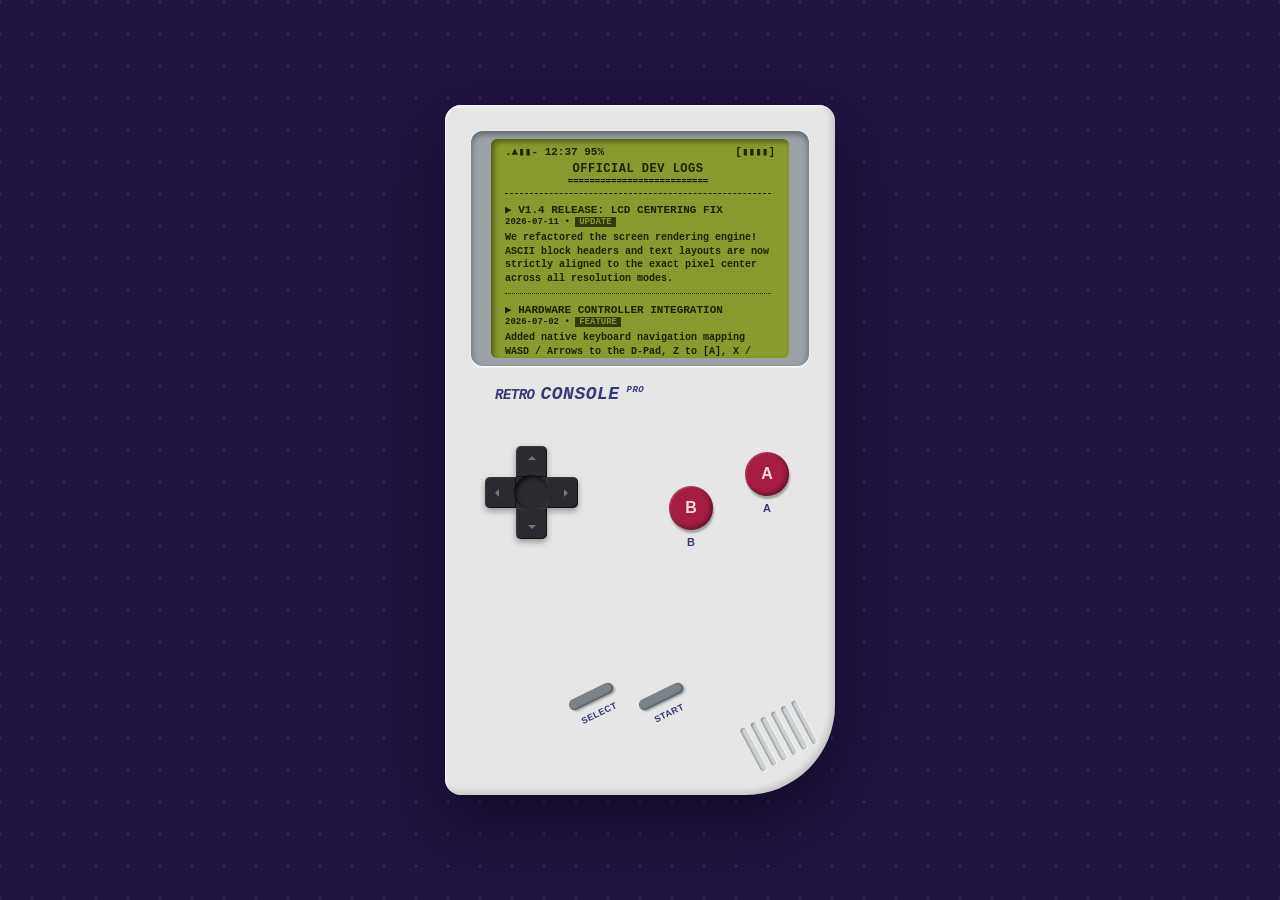
==== blog/index.html @ fed0481a "Blog Updated" ====
<!DOCTYPE html>
<html lang="en">
<head>
    <meta charset="UTF-8">
    <meta name="viewport" content="width=device-width, initial-scale=1.0">
    <title>Retro Console Pro - Official Blog</title>
    <!-- Imports your main console stylesheet -->
    <link rel="stylesheet" href="../style.css?v=1.4">
    <style>
        /* Dedicated retro blog layout adjustments */
        .blog-scroll-area {
            width: 100%;
            height: 100%;
            overflow-y: auto;
            padding-right: 4px;
            text-align: left;
        }

        /* Retro custom scrollbar */
        .blog-scroll-area::-webkit-scrollbar {
            width: 4px;
        }
        .blog-scroll-area::-webkit-scrollbar-thumb {
            background: #1a2405;
        }

        .blog-header-block {
            text-align: center;
            border-bottom: 1px dashed #1a2405;
            padding-bottom: 6px;
            margin-bottom: 10px;
        }

        .blog-entry {
            border-bottom: 1px dotted #1a2405;
            padding-bottom: 8px;
            margin-bottom: 10px;
        }

        .blog-entry:last-child {
            border-bottom: none;
            margin-bottom: 0;
        }

        .blog-entry-title {
            font-size: 11px;
            font-weight: 900;
            color: #1a2405;
            text-transform: uppercase;
            line-height: 1.2;
        }

        .blog-entry-date {
            font-size: 9px;
            font-weight: bold;
            opacity: 0.8;
            margin-bottom: 4px;
        }

        .blog-entry-text {
            font-size: 10px;
            font-weight: 600;
            line-height: 1.35;
            color: #1a2405;
        }

        .highlight-tag {
            background-color: #1a2405;
            color: #8b9d2e;
            padding: 0 4px;
            font-size: 9px;
            font-weight: bold;
        }
    </style>
</head>
<body>

    <div class="workspace-grid"></div>

    <div class="console-body">
        <div class="screen-container">
            <div class="bezel-middle-row">
                <div class="screen">
                    <div class="screen-matrix-overlay"></div>
                    <div class="screen-status-bar">
                        <span>.▲▮▮- 12:37 95%</span>
                        <span>[▮▮▮▮]</span>
                    </div>
                    
                    <div class="game-viewport">
                        <div class="screen-view active-view">
                            <div class="blog-scroll-area">
                                
                                <div class="blog-header-block">
                                    <div class="view-title" style="padding-left:0; border:none; margin:0;">OFFICIAL DEV LOGS</div>
                                    <div style="font-size: 9px; font-weight: bold;">==========================</div>
                                </div>

                                <!-- POST 1 -->
                                <article class="blog-entry">
                                    <div class="blog-entry-title">▶ v1.4 RELEASE: LCD CENTERING FIX</div>
                                    <div class="blog-entry-date">2026-07-11 • <span class="highlight-tag">UPDATE</span></div>
                                    <p class="blog-entry-text">
                                        We refactored the screen rendering engine! ASCII block headers and text layouts are now strictly aligned to the exact pixel center across all resolution modes.
                                    </p>
                                </article>

                                <!-- POST 2 -->
                                <article class="blog-entry">
                                    <div class="blog-entry-title">▶ HARDWARE CONTROLLER INTEGRATION</div>
                                    <div class="blog-entry-date">2026-07-02 • <span class="highlight-tag">FEATURE</span></div>
                                    <p class="blog-entry-text">
                                        Added native keyboard navigation mapping WASD / Arrows to the D-Pad, Z to [A], X / ESC to [B], and Enter to Start for full desktop emulator feel.
                                    </p>
                                </article>

                                <!-- POST 3 -->
                                <article class="blog-entry">
                                    <div class="blog-entry-title">▶ PROJECT ARCHITECTURE & VISION</div>
                                    <div class="blog-entry-date">2026-06-25 • <span class="highlight-tag">LOG</span></div>
                                    <p class="blog-entry-text">
                                        Retro Console Pro is built to bring authentic 90s handheld nostalgia directly to the browser with zero external dependencies and high-contrast green LCD matrix optics.
                                    </p>
                                </article>

                            </div>
                        </div>
                    </div>

                    <div class="screen-footer-bar">
                        <span>▲/▼ Scroll</span>
                        <span>[B] Return</span>
                    </div>
                </div>
            </div>
        </div>

        <!-- CHASSIS LOGO -->
        <div class="brand-logo-text">
            <span class="brand-main">RETRO</span>
            <span class="brand-sub">CONSOLE<sup> PRO</sup></span>
        </div>

        <!-- CONTROLS -->
        <div class="controls-container">
            <div class="dpad-wrapper">
                <div class="dpad">
                    <button class="dpad-btn up" id="btn-up"></button>
                    <button class="dpad-btn left" id="btn-left"></button>
                    <div class="dpad-center"></div>
                    <button class="dpad-btn right" id="btn-right"></button>
                    <button class="dpad-btn down" id="btn-down"></button>
                    <div class="center-pivot-recess"></div>
                </div>
            </div>

            <div class="action-buttons-zone">
                <div class="btn-label-pair position-b">
                    <button class="action-btn btn-b" id="btn-b">B</button>
                    <span class="chassis-btn-label">B</span>
                </div>
                <div class="btn-label-pair position-a">
                    <button class="action-btn btn-a" id="btn-a">A</button>
                    <span class="chassis-btn-label">A</span>
                </div>
            </div>
        </div>

        <div class="menu-buttons-deck">
            <div class="pill-pair">
                <button class="pill-btn" id="btn-select"></button>
                <span>SELECT</span>
            </div>
            <div class="pill-pair">
                <button class="pill-btn" id="btn-start"></button>
                <span>START</span>
            </div>
        </div>

        <div class="speaker-grille">
            <div class="slit"></div>
            <div class="slit"></div>
            <div class="slit"></div>
            <div class="slit"></div>
            <div class="slit"></div>
            <div class="slit"></div>
        </div>
    </div>

    <script>
        const scrollContainer = document.querySelector('.blog-scroll-area');
        const backToMain = () => { window.location.href = '../index.html'; };

        // D-Pad / Button click scrolling & navigation
        document.getElementById('btn-up').addEventListener('click', () => {
            scrollContainer.scrollBy({ top: -40, behavior: 'smooth' });
        });
        document.getElementById('btn-down').addEventListener('click', () => {
            scrollContainer.scrollBy({ top: 40, behavior: 'smooth' });
        });
        document.getElementById('btn-b').addEventListener('click', backToMain);

        // Hardware keyboard keybindings
        window.addEventListener('keydown', (e) => {
            if (['ArrowUp', 'w', 'W'].includes(e.key)) {
                scrollContainer.scrollBy({ top: -30, behavior: 'smooth' });
            } else if (['ArrowDown', 's', 'S'].includes(e.key)) {
                scrollContainer.scrollBy({ top: 30, behavior: 'smooth' });
            } else if (['x', 'X', 'Escape'].includes(e.key)) {
                backToMain();
            }
        });
    </script>
</body>
</html>
---- style.css ----
/* ==========================================================================
   1. Luxury Canvas Layout
   ========================================================================== */
* {
    box-sizing: border-box;
    margin: 0;
    padding: 0;
    font-family: "Courier New", Courier, monospace, -apple-system, sans-serif;
}

body {
    background-color: #211342; 
    background-image: radial-gradient(rgba(255, 255, 255, 0.14) 1.5px, transparent 1.5px);
    background-size: 32px 32px;
    background-position: center;
    display: flex;
    justify-content: center;
    align-items: center;
    min-height: 100vh;
    overflow: hidden;
}

/* ==========================================================================
   2. Console Body Engineering
   ========================================================================== */
.console-body {
    background-color: #e6e6e6; 
    width: 390px;
    height: 690px;
    border-radius: 16px 16px 90px 16px; 
    padding: 26px;
    display: flex;
    flex-direction: column;
    align-items: center;
    position: relative;
    box-shadow: 
        inset 1px 1px 2px rgba(255, 255, 255, 1),
        inset -3px -3px 6px rgba(0, 0, 0, 0.15),
        0px 25px 60px rgba(0, 0, 0, 0.45);
}

/* ==========================================================================
   3. Clean Symmetrical Bezel & LCD Graphics Layout
   ========================================================================== */
.screen-container {
    background-color: #9aa2a8; 
    width: 100%;
    height: 235px;
    border-radius: 12px;
    padding: 8px 20px; 
    box-shadow: 
        inset 0px 3px 6px rgba(0,0,0,0.4),
        0px 2px 2px rgba(255,255,255,0.7);
    display: flex;
    flex-direction: column;
    overflow: hidden; 
}

.bezel-middle-row {
    display: flex;
    flex-grow: 1;
    width: 100%;
    position: relative;
    min-height: 0; 
}

.screen {
    background-color: #8b9d2e; 
    flex-grow: 1;
    border-radius: 6px;
    padding: 6px 14px;
    display: flex;
    flex-direction: column;
    box-shadow: inset 3px 3px 5px rgba(0, 0, 0, 0.4);
    position: relative;
    overflow: hidden;
}

.screen-matrix-overlay {
    position: absolute;
    top: 0; left: 0; right: 0; bottom: 0;
    background: repeating-linear-gradient(
        rgba(0, 0, 0, 0.04) 0px,
        rgba(0, 0, 0, 0.04) 1px,
        transparent 1px,
        transparent 2px
    );
    pointer-events: none;
}

.screen-status-bar, .screen-footer-bar {
    display: flex;
    justify-content: space-between;
    font-size: 11px;
    font-weight: bold;
    color: #1a2405;
}

.game-viewport {
    flex-grow: 1;
    display: block; 
    width: 100%;
    height: 100%;
    padding-top: 4px;
}

.screen-view {
    display: none;
    width: 100%;
    height: 100%;
    flex-direction: column;
    justify-content: center;
}

.screen-view.active-view {
    display: flex !important;
}

.retro-menu {
    list-style: none;
    padding-left: 10px;
}

.menu-item, .submenu-item, .legal-item {
    font-size: 14px;
    font-weight: bold;
    color: #1a2405;
    line-height: 1.4;
    letter-spacing: 0.5px;
    width: fit-content;
}

.menu-item.active, .submenu-item.active, .legal-item.active {
    background-color: #1a2405;
    color: #8b9d2e;
    padding-right: 6px;
}

.view-title {
    font-size: 12px;
    font-weight: bold;
    color: #1a2405;
    border-bottom: 1px dashed #1a2405;
    padding-bottom: 1px;
    margin-bottom: 6px;
    letter-spacing: 0.5px;
    padding-left: 10px;
}

.info-content-block {
    padding-left: 10px;
}

/* FIXED RETRO CENTER ALIGNMENT ENGINE */
.legal-retro-block {
    margin: 0;
    padding: 0;
    font-family: "Courier New", Courier, monospace !important;
    font-size: 11px;
    line-height: 1.25;
    color: #1a2405;
    font-weight: bold;
    text-align: center; 
    width: 100%;
    height: 100%;
    display: flex;
    flex-direction: column;
    justify-content: center; 
    align-items: center; 
}

/* HIGHLIGHTED TARGET ELEMENT FOR READABILITY */
.highlighted-email {
    font-weight: 900;
    color: #000000;              /* Pure contrast black */
    letter-spacing: 0.1px;
    border-bottom: 1px solid #1a2405; /* Clean baseline accent line */
    padding-bottom: 1px;
    display: inline-block;
}

.static-text-line {
    font-size: 12px;
    font-weight: bold;
    color: #1a2405;
    line-height: 1.4;
}

.brand-logo-text {
    align-self: flex-start;
    margin-left: 24px;
    margin-top: 18px;
    font-family: -apple-system, BlinkMacSystemFont, "Segoe UI", Roboto, sans-serif;
    font-style: italic;
    display: flex;
    align-items: baseline;
    gap: 6px;
}

.brand-main {
    color: #353a75;
    font-weight: 900;
    font-size: 14px;
    letter-spacing: -0.5px;
}

.brand-sub {
    color: #353a75;
    font-weight: 800;
    font-size: 18px;
    letter-spacing: 0.5px;
}

.brand-sub sup {
    font-size: 9px;
    font-weight: 900;
    vertical-align: super;
    margin-left: 1px;
}

/* ==========================================================================
   4. Retro D-Pad System
   ========================================================================== */
.controls-container {
    width: 100%;
    display: flex;
    justify-content: space-between;
    align-items: flex-start;
    margin-top: 38px;
    padding: 0 10px;
}

.dpad-wrapper {
    background-color: #e6e6e6;
    padding: 4px;
    display: flex;
    justify-content: center;
    align-items: center;
}

.dpad {
    position: relative;
    display: grid;
    grid-template-areas: 
        ".    up    ."
        "left center right"
        ".    down  .";
    grid-template-columns: 31px 31px 31px;
    grid-template-rows: 31px 31px 31px;
    width: 93px;
    height: 93px;
    filter: drop-shadow(0px 3px 3px rgba(0, 0, 0, 0.35));
}

.dpad-btn {
    background-color: #292b30;
    border: none;
    cursor: pointer;
    outline: none;
    position: relative;
    box-shadow: 
        inset 1px 1px 1px rgba(255, 255, 255, 0.08),
        inset -1px -1px 1px rgba(0, 0, 0, 0.6);
}

.dpad-btn.up    { grid-area: up; border-radius: 5px 5px 0 0; }
.dpad-btn.down  { grid-area: down; border-radius: 0 0 5px 5px; }
.dpad-btn.left  { grid-area: left; border-radius: 5px 0 0 5px; }
.dpad-btn.right { grid-area: right; border-radius: 0 5px 5px 0; }

.dpad-center { 
    grid-area: center;
    background-color: #292b30;
}

.center-pivot-recess {
    position: absolute;
    top: 29px;
    left: 29px;
    width: 35px;
    height: 35px;
    background-color: #292b30;
    border-radius: 50%;
    pointer-events: none;
    z-index: 5;
    box-shadow: 
        inset 2px 2px 4px rgba(0, 0, 0, 0.8),
        inset -1px -1px 2px rgba(255, 255, 255, 0.05);
}

.dpad-btn::after { 
    content: '';
    position: absolute;
    border: 4px solid transparent;
    opacity: 0.35;
}
.dpad-btn.up::after    { border-bottom-color: #ffffff; top: 6px; left: 11.5px; }
.dpad-btn.down::after  { border-top-color: #ffffff; bottom: 6px; left: 11.5px; }
.dpad-btn.left::after  { border-right-color: #ffffff; left: 6px; top: 11.5px; }
.dpad-btn.right::after { border-left-color: #ffffff; right: 6px; top: 11.5px; }

/* ==========================================================================
   5. Action Buttons Module
   ========================================================================== */
.action-buttons-zone {
    position: relative;
    width: 140px;
    height: 100px;
    margin-top: 10px;
}

.btn-label-pair {
    position: absolute;
    display: flex;
    flex-direction: column;
    align-items: center;
}

.btn-label-pair.position-b { left: 10px; top: 34px; }
.btn-label-pair.position-a { right: 10px; top: 0px; }

.action-btn {
    background-color: #a61c42;
    width: 44px;
    height: 44px;
    border-radius: 50%;
    border: none;
    cursor: pointer;
    color: rgba(255, 255, 255, 0.85);
    font-size: 16px;
    font-weight: 900;
    font-family: sans-serif;
    box-shadow: 
        inset -2px -2px 4px rgba(0,0,0,0.4),
        inset 1px 1px 2px rgba(255,255,255,0.2),
        1px 3px 2px rgba(0, 0, 0, 0.3);
    transition: transform 0.05s ease;
}

.chassis-btn-label {
    font-size: 11px;
    font-weight: 900;
    color: #353a75;
    font-family: sans-serif;
    margin-top: 6px;
}

/* ==========================================================================
   6. System Controls & Lower Speaker Slots
   ========================================================================== */
.menu-buttons-deck {
    display: flex;
    gap: 22px;
    margin-top: auto;
    margin-bottom: 50px;
    align-self: center;
    margin-left: -20px;
}

.pill-pair {
    display: flex;
    flex-direction: column;
    align-items: center;
    gap: 6px;
    transform: rotate(-26deg);
}

.pill-btn {
    background-color: #7b838a;
    width: 48px;
    height: 11px;
    border-radius: 20px;
    border: none;
    cursor: pointer;
    box-shadow: 
        inset -1px -1px 2px rgba(0,0,0,0.4),
        1px 2px 2px rgba(0,0,0,0.3);
    transition: transform 0.05s ease, box-shadow 0.05s ease;
}

.pill-pair span {
    font-size: 9px;
    font-weight: bold;
    color: #353a75;
    font-family: sans-serif;
    letter-spacing: 0.5px;
    display: block;
    margin-top: 2px;
}

.speaker-grille {
    display: flex;
    gap: 6px;
    transform: rotate(-28deg);
    position: absolute;
    bottom: 35px;
    right: 25px;
}

.speaker-grille .slit {
    width: 5.5px;
    height: 48px;
    background-color: #ced3d6;
    border-radius: 4px;
    box-shadow: 
        inset 1px 1px 2px rgba(0,0,0,0.35),
        1px 1px 0px rgba(255,255,255,0.6);
}

/* ==========================================================================
   7. Micro-Animations
   ========================================================================== */
.dpad-btn:active, .dpad-btn.keyboard-active { 
    background-color: #17181c;
}
.action-btn:active, .action-btn.keyboard-active {
    transform: scale(0.96);
    box-shadow: inset 1px 1px 3px rgba(0,0,0,0.6);
}
.pill-btn:active, .pill-btn.keyboard-active {
    background-color: #555c61;
    transform: translateY(1px);
    box-shadow: inset -1px -1px 1px rgba(0,0,0,0.6);
}
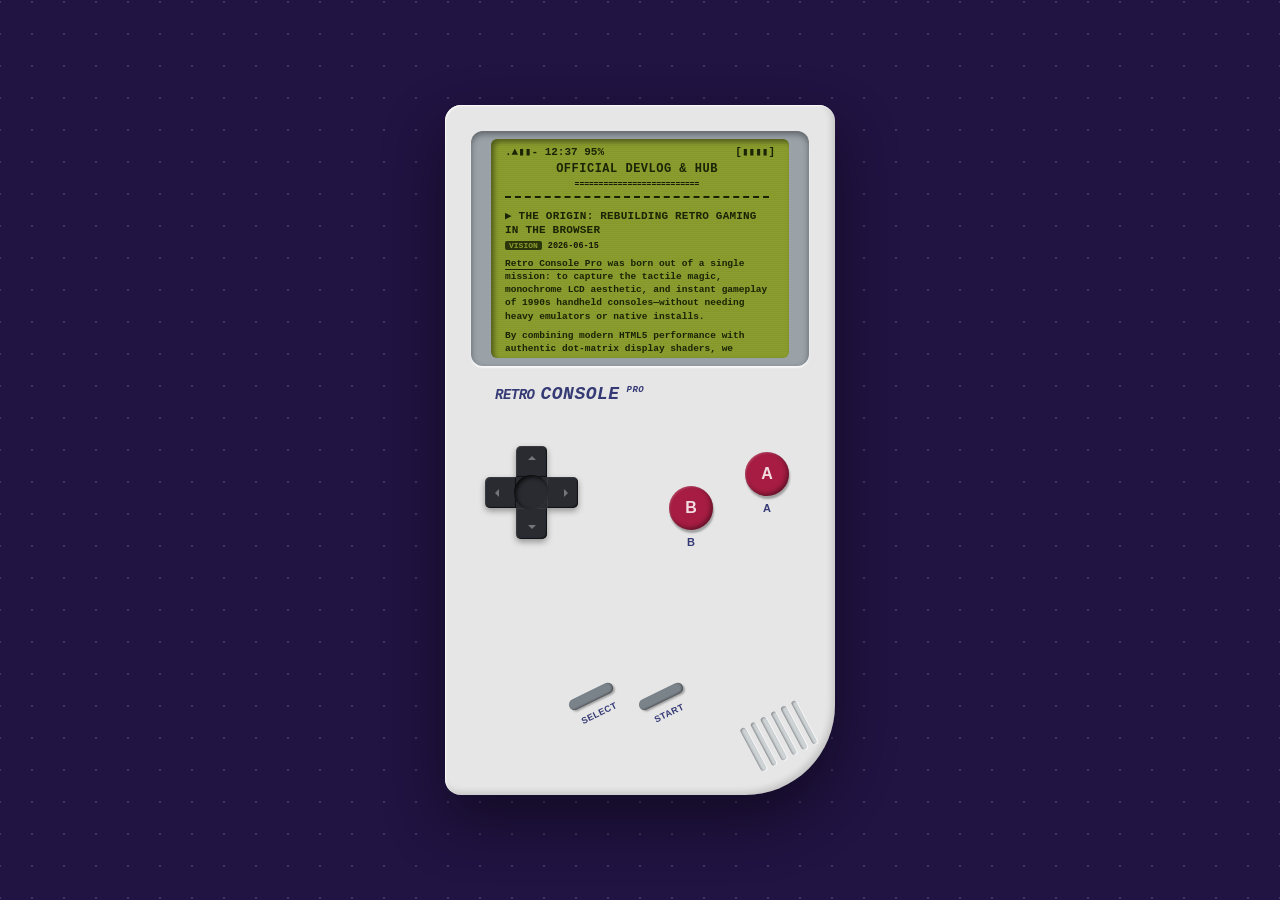
==== commit ac8e16bd: "Updated Blog" ====
--- a/blog/index.html
+++ b/blog/index.html
@@ -3,73 +3,114 @@
 <head>
     <meta charset="UTF-8">
     <meta name="viewport" content="width=device-width, initial-scale=1.0">
-    <title>Retro Console Pro - Official Blog</title>
-    <!-- Imports your main console stylesheet -->
+    
+    <!-- SEO Optimization Meta Tags -->
+    <title>Retro Console Pro - Official Engineering Blog & Retro Gaming Hub</title>
+    <meta name="description" content="Official development logs, retro gaming insights, browser emulation architecture, and product updates for Retro Console Pro handheld.">
+    <meta name="keywords" content="retro console, handheld gaming, browser emulation, retro games, devlog, web development, web audio, 8-bit games">
+    <meta name="author" content="Retro Console Pro Team">
+
+    <!-- Open Graph for Social Media & Link Previews -->
+    <meta property="og:title" content="Retro Console Pro - Official Blog & Product Updates">
+    <meta property="og:description" content="Explore dev logs, retro gaming history, browser emulation engineering, and upcoming software drops.">
+    <meta property="og:type" content="website">
+
+    <!-- Inherit Parent Stylesheet -->
     <link rel="stylesheet" href="../style.css?v=1.4">
+
     <style>
-        /* Dedicated retro blog layout adjustments */
+        /* Dedicated Blog Engine Styling */
         .blog-scroll-area {
             width: 100%;
             height: 100%;
             overflow-y: auto;
-            padding-right: 4px;
+            padding-right: 6px;
             text-align: left;
-        }
-
-        /* Retro custom scrollbar */
+            box-sizing: border-box;
+        }
+
+        /* LCD Custom Scrollbar */
         .blog-scroll-area::-webkit-scrollbar {
             width: 4px;
         }
+        .blog-scroll-area::-webkit-scrollbar-track {
+            background: rgba(26, 36, 5, 0.15);
+        }
         .blog-scroll-area::-webkit-scrollbar-thumb {
             background: #1a2405;
+            border-radius: 2px;
         }
 
         .blog-header-block {
             text-align: center;
-            border-bottom: 1px dashed #1a2405;
-            padding-bottom: 6px;
-            margin-bottom: 10px;
-        }
-
-        .blog-entry {
+            border-bottom: 2px dashed #1a2405;
+            padding-bottom: 8px;
+            margin-bottom: 12px;
+        }
+
+        .blog-post {
             border-bottom: 1px dotted #1a2405;
-            padding-bottom: 8px;
-            margin-bottom: 10px;
-        }
-
-        .blog-entry:last-child {
+            padding-bottom: 12px;
+            margin-bottom: 14px;
+        }
+
+        .blog-post:last-child {
             border-bottom: none;
             margin-bottom: 0;
         }
 
-        .blog-entry-title {
+        .blog-post-title {
             font-size: 11px;
             font-weight: 900;
             color: #1a2405;
             text-transform: uppercase;
-            line-height: 1.2;
-        }
-
-        .blog-entry-date {
-            font-size: 9px;
+            line-height: 1.25;
+            letter-spacing: 0.2px;
+        }
+
+        .blog-post-meta {
+            font-size: 8.5px;
             font-weight: bold;
-            opacity: 0.8;
-            margin-bottom: 4px;
-        }
-
-        .blog-entry-text {
-            font-size: 10px;
-            font-weight: 600;
-            line-height: 1.35;
-            color: #1a2405;
-        }
-
-        .highlight-tag {
+            opacity: 0.85;
+            margin: 3px 0 6px 0;
+            display: flex;
+            gap: 6px;
+            align-items: center;
+        }
+
+        .tag-badge {
             background-color: #1a2405;
             color: #8b9d2e;
             padding: 0 4px;
-            font-size: 9px;
-            font-weight: bold;
+            font-size: 8px;
+            font-weight: 900;
+            border-radius: 2px;
+        }
+
+        .blog-post-content {
+            font-size: 9.5px;
+            font-weight: 600;
+            line-height: 1.4;
+            color: #1a2405;
+        }
+
+        .blog-post-content p {
+            margin-bottom: 6px;
+        }
+
+        .blog-post-content ul {
+            margin: 4px 0 6px 12px;
+            padding: 0;
+        }
+
+        .blog-post-content li {
+            margin-bottom: 2px;
+        }
+
+        /* SEO Keyword Highlight Style */
+        .seo-term {
+            font-weight: 800;
+            border-bottom: 1px solid #1a2405;
         }
     </style>
 </head>
@@ -89,38 +130,86 @@
                     
                     <div class="game-viewport">
                         <div class="screen-view active-view">
-                            <div class="blog-scroll-area">
+                            <div class="blog-scroll-area" id="blogScroll">
                                 
                                 <div class="blog-header-block">
-                                    <div class="view-title" style="padding-left:0; border:none; margin:0;">OFFICIAL DEV LOGS</div>
-                                    <div style="font-size: 9px; font-weight: bold;">==========================</div>
+                                    <div class="view-title" style="padding-left:0; border:none; margin:0; text-align:center;">
+                                        OFFICIAL DEVLOG & HUB
+                                    </div>
+                                    <div style="font-size: 8px; font-weight: bold; margin-top: 2px;">
+                                        ==========================
+                                    </div>
                                 </div>
 
-                                <!-- POST 1 -->
-                                <article class="blog-entry">
-                                    <div class="blog-entry-title">▶ v1.4 RELEASE: LCD CENTERING FIX</div>
-                                    <div class="blog-entry-date">2026-07-11 • <span class="highlight-tag">UPDATE</span></div>
-                                    <p class="blog-entry-text">
-                                        We refactored the screen rendering engine! ASCII block headers and text layouts are now strictly aligned to the exact pixel center across all resolution modes.
-                                    </p>
+                                <!-- POST 1: MARKETING & PRODUCT LAUNCH -->
+                                <article class="blog-post">
+                                    <div class="blog-post-title">▶ THE ORIGIN: REBUILDING RETRO GAMING IN THE BROWSER</div>
+                                    <div class="blog-post-meta">
+                                        <span class="tag-badge">VISION</span>
+                                        <span>2026-06-15</span>
+                                    </div>
+                                    <div class="blog-post-content">
+                                        <p>
+                                            <span class="seo-term">Retro Console Pro</span> was born out of a single mission: to capture the tactile magic, monochrome LCD aesthetic, and instant gameplay of 1990s handheld consoles—without needing heavy emulators or native installs.
+                                        </p>
+                                        <p>
+                                            By combining modern HTML5 performance with authentic dot-matrix display shaders, we brought iconic 8-bit experiences back to life directly in your browser.
+                                        </p>
+                                    </div>
                                 </article>
 
-                                <!-- POST 2 -->
-                                <article class="blog-entry">
-                                    <div class="blog-entry-title">▶ HARDWARE CONTROLLER INTEGRATION</div>
-                                    <div class="blog-entry-date">2026-07-02 • <span class="highlight-tag">FEATURE</span></div>
-                                    <p class="blog-entry-text">
-                                        Added native keyboard navigation mapping WASD / Arrows to the D-Pad, Z to [A], X / ESC to [B], and Enter to Start for full desktop emulator feel.
-                                    </p>
+                                <!-- POST 2: SEO & RETRO GAMES INSIGHTS -->
+                                <article class="blog-post">
+                                    <div class="blog-post-title">▶ WHY RETRO GAMES REMAIN TIMELSS</div>
+                                    <div class="blog-post-meta">
+                                        <span class="tag-badge">INSIGHT</span>
+                                        <span>2026-06-28</span>
+                                    </div>
+                                    <div class="blog-post-content">
+                                        <p>
+                                            Modern high-budget games rely on photorealism, but classic <span class="seo-term">retro games</span> like Snake, Tetris, and Pixel Platformers succeeded because of pure mechanical design and tight control loops.
+                                        </p>
+                                        <p>Key pillars of our platform design:</p>
+                                        <ul>
+                                            <li>• Instant load times under 100ms</li>
+                                            <li>• Zero latency input processing</li>
+                                            <li>• High-contrast green matrix LCDs</li>
+                                        </ul>
+                                    </div>
                                 </article>
 
-                                <!-- POST 3 -->
-                                <article class="blog-entry">
-                                    <div class="blog-entry-title">▶ PROJECT ARCHITECTURE & VISION</div>
-                                    <div class="blog-entry-date">2026-06-25 • <span class="highlight-tag">LOG</span></div>
-                                    <p class="blog-entry-text">
-                                        Retro Console Pro is built to bring authentic 90s handheld nostalgia directly to the browser with zero external dependencies and high-contrast green LCD matrix optics.
-                                    </p>
+                                <!-- POST 3: SYSTEM UPDATE v1.4 -->
+                                <article class="blog-post">
+                                    <div class="blog-post-title">▶ SYSTEM UPDATE v1.4: LCD ALIGNMENT ENGINE</div>
+                                    <div class="blog-post-meta">
+                                        <span class="tag-badge">UPDATE</span>
+                                        <span>2026-07-11</span>
+                                    </div>
+                                    <div class="blog-post-content">
+                                        <p>
+                                            Firmware v1.4 introduces a complete refactor of our display renderer!
+                                        </p>
+                                        <p>
+                                            We resolved text offset issues across all viewports. ASCII headers and legal blocks now align to the mathematical center of the LCD screen without clipping.
+                                        </p>
+                                    </div>
+                                </article>
+
+                                <!-- POST 4: ROADMAP -->
+                                <article class="blog-post">
+                                    <div class="blog-post-title">▶ ROADMAP: WHAT IS COMING NEXT?</div>
+                                    <div class="blog-post-meta">
+                                        <span class="tag-badge">ROADMAP</span>
+                                        <span>2026-07-15</span>
+                                    </div>
+                                    <div class="blog-post-content">
+                                        <p>Our engineering team is actively working on:</p>
+                                        <ul>
+                                            <li>• WebAudio API 8-bit sound synth</li>
+                                            <li>• Custom ROM slot engine</li>
+                                            <li>• High-score local storage save states</li>
+                                        </ul>
+                                    </div>
                                 </article>
 
                             </div>
@@ -135,13 +224,13 @@
             </div>
         </div>
 
-        <!-- CHASSIS LOGO -->
+        <!-- CHASSIS BRANDING -->
         <div class="brand-logo-text">
             <span class="brand-main">RETRO</span>
             <span class="brand-sub">CONSOLE<sup> PRO</sup></span>
         </div>
 
-        <!-- CONTROLS -->
+        <!-- HARDWARE CONTROLS -->
         <div class="controls-container">
             <div class="dpad-wrapper">
                 <div class="dpad">
@@ -187,25 +276,26 @@
         </div>
     </div>
 
+    <!-- CONTROLLER ENGINE -->
     <script>
-        const scrollContainer = document.querySelector('.blog-scroll-area');
+        const scrollContainer = document.getElementById('blogScroll');
         const backToMain = () => { window.location.href = '../index.html'; };
 
-        // D-Pad / Button click scrolling & navigation
+        // D-Pad and Button Controls
         document.getElementById('btn-up').addEventListener('click', () => {
-            scrollContainer.scrollBy({ top: -40, behavior: 'smooth' });
+            scrollContainer.scrollBy({ top: -35, behavior: 'smooth' });
         });
         document.getElementById('btn-down').addEventListener('click', () => {
-            scrollContainer.scrollBy({ top: 40, behavior: 'smooth' });
+            scrollContainer.scrollBy({ top: 35, behavior: 'smooth' });
         });
         document.getElementById('btn-b').addEventListener('click', backToMain);
 
-        // Hardware keyboard keybindings
+        // Hardware Keyboard Bindings
         window.addEventListener('keydown', (e) => {
             if (['ArrowUp', 'w', 'W'].includes(e.key)) {
-                scrollContainer.scrollBy({ top: -30, behavior: 'smooth' });
+                scrollContainer.scrollBy({ top: -35, behavior: 'smooth' });
             } else if (['ArrowDown', 's', 'S'].includes(e.key)) {
-                scrollContainer.scrollBy({ top: 30, behavior: 'smooth' });
+                scrollContainer.scrollBy({ top: 35, behavior: 'smooth' });
             } else if (['x', 'X', 'Escape'].includes(e.key)) {
                 backToMain();
             }
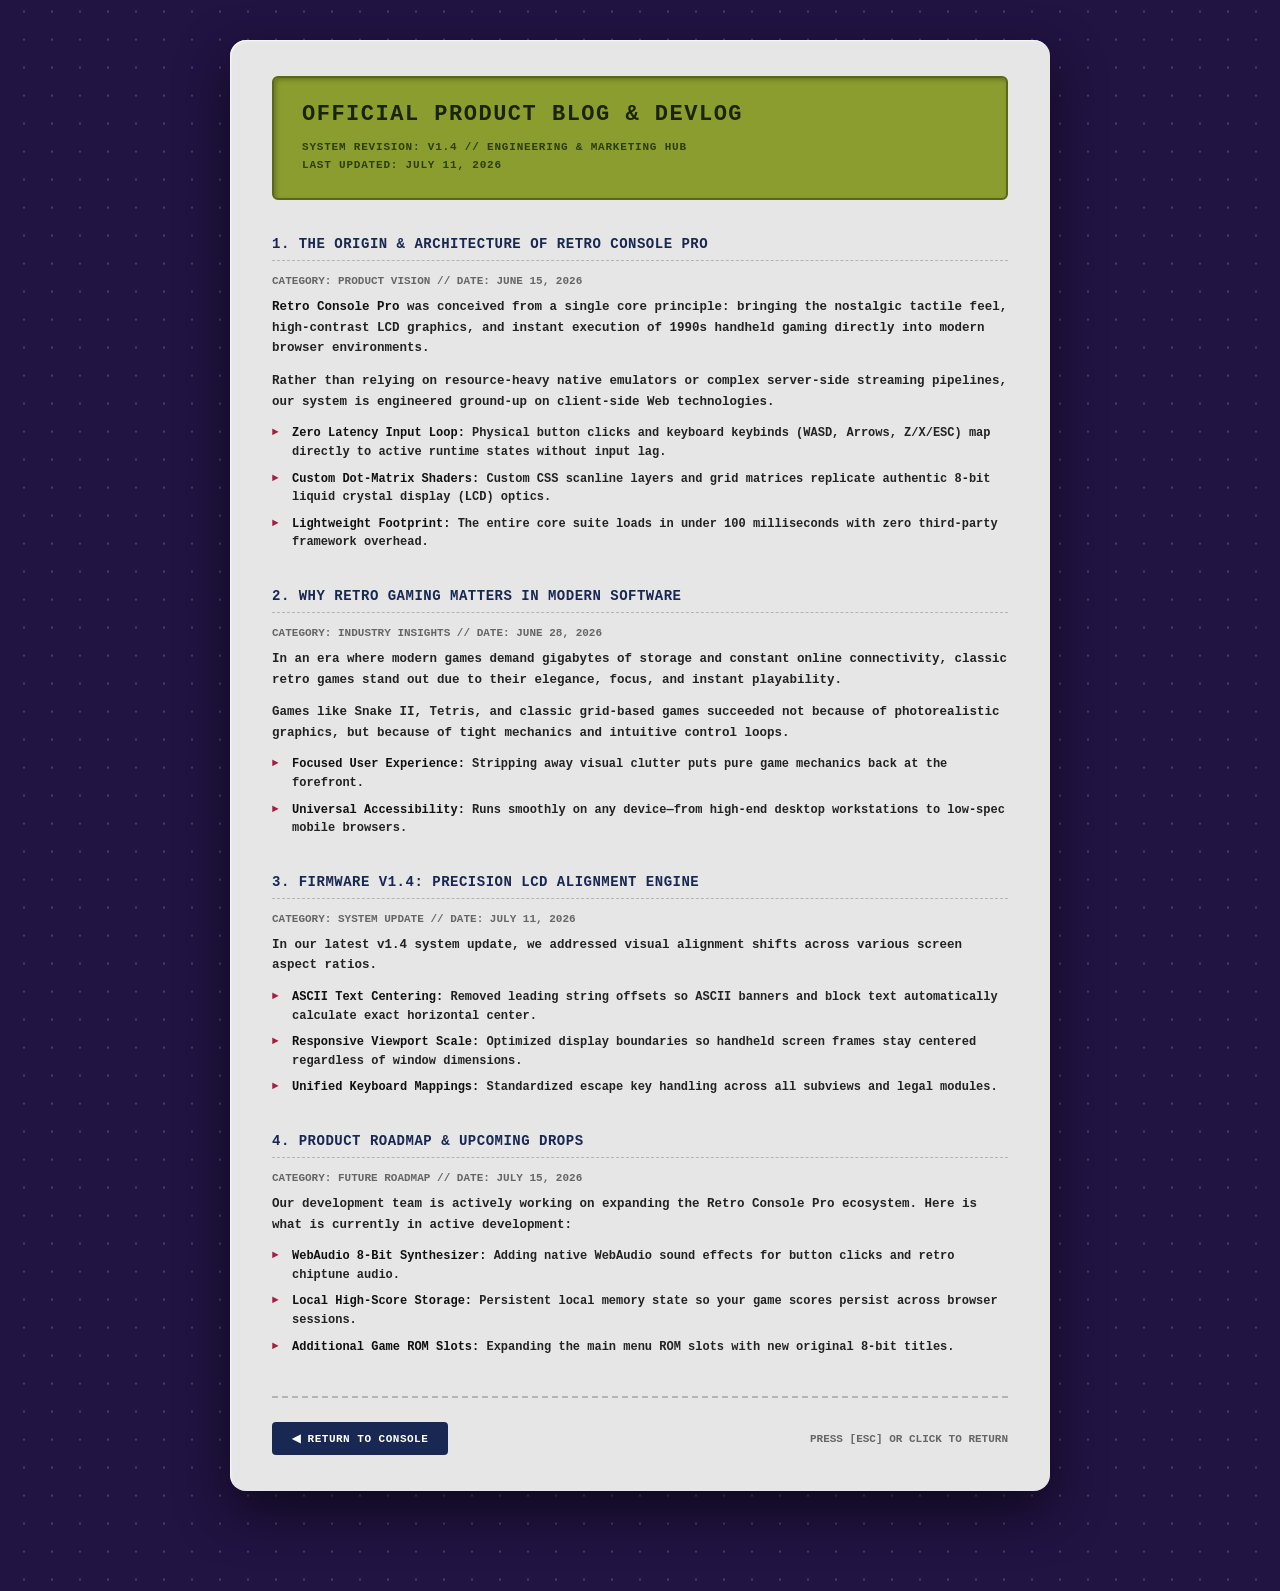
==== commit 0b5b27a6: "Updated Blog1" ====
--- a/blog/index.html
+++ b/blog/index.html
@@ -5,299 +5,272 @@
     <meta name="viewport" content="width=device-width, initial-scale=1.0">
     
     <!-- SEO Optimization Meta Tags -->
-    <title>Retro Console Pro - Official Engineering Blog & Retro Gaming Hub</title>
-    <meta name="description" content="Official development logs, retro gaming insights, browser emulation architecture, and product updates for Retro Console Pro handheld.">
+    <title>Retro Console Pro - Official Engineering & Product Blog</title>
+    <meta name="description" content="Official development logs, retro gaming insights, browser emulation architecture, and product roadmaps for Retro Console Pro.">
     <meta name="keywords" content="retro console, handheld gaming, browser emulation, retro games, devlog, web development, web audio, 8-bit games">
     <meta name="author" content="Retro Console Pro Team">
 
     <!-- Open Graph for Social Media & Link Previews -->
-    <meta property="og:title" content="Retro Console Pro - Official Blog & Product Updates">
+    <meta property="og:title" content="Retro Console Pro - Official Product Blog">
     <meta property="og:description" content="Explore dev logs, retro gaming history, browser emulation engineering, and upcoming software drops.">
     <meta property="og:type" content="website">
 
-    <!-- Inherit Parent Stylesheet -->
-    <link rel="stylesheet" href="../style.css?v=1.4">
-
     <style>
-        /* Dedicated Blog Engine Styling */
-        .blog-scroll-area {
+        /* ==========================================================================
+           1. Exact Theme Match (Dotted Purple Canvas + Document Card)
+           ========================================================================== */
+        * {
+            box-sizing: border-box;
+            margin: 0;
+            padding: 0;
+            font-family: "Courier New", Courier, monospace, sans-serif;
+        }
+
+        body {
+            background-color: #211342;
+            background-image: radial-gradient(rgba(255, 255, 255, 0.18) 1.5px, transparent 1.5px);
+            background-size: 28px 28px;
+            background-position: center;
+            color: #1a2405;
+            min-height: 100vh;
+            display: flex;
+            justify-content: center;
+            align-items: flex-start;
+            padding: 40px 20px;
+        }
+
+        /* Container Card */
+        .document-container {
+            background-color: #e6e6e6;
             width: 100%;
-            height: 100%;
-            overflow-y: auto;
-            padding-right: 6px;
-            text-align: left;
-            box-sizing: border-box;
-        }
-
-        /* LCD Custom Scrollbar */
-        .blog-scroll-area::-webkit-scrollbar {
-            width: 4px;
-        }
-        .blog-scroll-area::-webkit-scrollbar-track {
-            background: rgba(26, 36, 5, 0.15);
-        }
-        .blog-scroll-area::-webkit-scrollbar-thumb {
-            background: #1a2405;
-            border-radius: 2px;
-        }
-
-        .blog-header-block {
-            text-align: center;
-            border-bottom: 2px dashed #1a2405;
-            padding-bottom: 8px;
-            margin-bottom: 12px;
-        }
-
-        .blog-post {
-            border-bottom: 1px dotted #1a2405;
-            padding-bottom: 12px;
-            margin-bottom: 14px;
-        }
-
-        .blog-post:last-child {
-            border-bottom: none;
-            margin-bottom: 0;
-        }
-
-        .blog-post-title {
-            font-size: 11px;
+            max-width: 820px;
+            border-radius: 16px;
+            padding: 36px 42px;
+            box-shadow: 
+                0px 20px 50px rgba(0, 0, 0, 0.55),
+                inset 1px 1px 2px rgba(255, 255, 255, 0.8);
+            margin-bottom: 60px;
+        }
+
+        /* Green Retro Top Banner Box */
+        .banner-box {
+            background-color: #8b9d2e;
+            border: 2px solid #5a681c;
+            border-radius: 6px;
+            padding: 24px 28px;
+            margin-bottom: 36px;
+            box-shadow: inset 2px 2px 4px rgba(0, 0, 0, 0.25);
+        }
+
+        .banner-title {
+            font-size: 22px;
             font-weight: 900;
             color: #1a2405;
+            letter-spacing: 1.5px;
             text-transform: uppercase;
-            line-height: 1.25;
-            letter-spacing: 0.2px;
-        }
-
-        .blog-post-meta {
-            font-size: 8.5px;
-            font-weight: bold;
-            opacity: 0.85;
-            margin: 3px 0 6px 0;
+            margin-bottom: 12px;
+        }
+
+        .banner-meta {
+            font-size: 11px;
+            font-weight: bold;
+            color: #2d3e09;
+            letter-spacing: 0.8px;
+            text-transform: uppercase;
+            line-height: 1.6;
+        }
+
+        /* ==========================================================================
+           2. Document Content & Monospace Article Formatting
+           ========================================================================== */
+        .blog-article {
+            margin-bottom: 36px;
+        }
+
+        .article-heading {
+            font-size: 14px;
+            font-weight: 900;
+            color: #182852; /* Matching dark blue/navy header accent */
+            text-transform: uppercase;
+            letter-spacing: 0.5px;
+            padding-bottom: 8px;
+            border-bottom: 1px dashed #b5b5b5;
+            margin-bottom: 14px;
+        }
+
+        .article-meta-tag {
+            font-size: 11px;
+            font-weight: bold;
+            color: #666;
+            margin-bottom: 10px;
+        }
+
+        .article-body {
+            font-size: 12.5px;
+            line-height: 1.65;
+            color: #222222;
+            font-weight: 600;
+        }
+
+        .article-body p {
+            margin-bottom: 12px;
+        }
+
+        /* Red Bullet List Styling */
+        .bullet-list {
+            list-style: none;
+            margin: 12px 0 16px 0;
+        }
+
+        .bullet-list li {
+            position: relative;
+            padding-left: 20px;
+            margin-bottom: 8px;
+            font-size: 12px;
+            line-height: 1.55;
+        }
+
+        .bullet-list li::before {
+            content: "►";
+            position: absolute;
+            left: 0;
+            color: #a61c42; /* Matching red arrow pointer */
+            font-size: 11px;
+        }
+
+        .term-highlight {
+            font-weight: bold;
+            color: #101010;
+        }
+
+        /* Nav & Footer Actions */
+        .document-footer {
+            border-top: 2px dashed #b5b5b5;
+            padding-top: 24px;
+            margin-top: 40px;
             display: flex;
-            gap: 6px;
+            justify-content: space-between;
             align-items: center;
         }
 
-        .tag-badge {
-            background-color: #1a2405;
-            color: #8b9d2e;
-            padding: 0 4px;
-            font-size: 8px;
-            font-weight: 900;
-            border-radius: 2px;
-        }
-
-        .blog-post-content {
-            font-size: 9.5px;
-            font-weight: 600;
-            line-height: 1.4;
-            color: #1a2405;
-        }
-
-        .blog-post-content p {
-            margin-bottom: 6px;
-        }
-
-        .blog-post-content ul {
-            margin: 4px 0 6px 12px;
-            padding: 0;
-        }
-
-        .blog-post-content li {
-            margin-bottom: 2px;
-        }
-
-        /* SEO Keyword Highlight Style */
-        .seo-term {
-            font-weight: 800;
-            border-bottom: 1px solid #1a2405;
+        .btn-return {
+            background-color: #182852;
+            color: #ffffff;
+            padding: 10px 20px;
+            text-decoration: none;
+            font-weight: bold;
+            font-size: 11px;
+            border-radius: 4px;
+            letter-spacing: 0.5px;
+            transition: background-color 0.15s ease;
+        }
+
+        .btn-return:hover {
+            background-color: #292b30;
+        }
+
+        .footer-note {
+            font-size: 11px;
+            font-weight: bold;
+            color: #666;
         }
     </style>
 </head>
 <body>
 
-    <div class="workspace-grid"></div>
-
-    <div class="console-body">
-        <div class="screen-container">
-            <div class="bezel-middle-row">
-                <div class="screen">
-                    <div class="screen-matrix-overlay"></div>
-                    <div class="screen-status-bar">
-                        <span>.▲▮▮- 12:37 95%</span>
-                        <span>[▮▮▮▮]</span>
-                    </div>
-                    
-                    <div class="game-viewport">
-                        <div class="screen-view active-view">
-                            <div class="blog-scroll-area" id="blogScroll">
-                                
-                                <div class="blog-header-block">
-                                    <div class="view-title" style="padding-left:0; border:none; margin:0; text-align:center;">
-                                        OFFICIAL DEVLOG & HUB
-                                    </div>
-                                    <div style="font-size: 8px; font-weight: bold; margin-top: 2px;">
-                                        ==========================
-                                    </div>
-                                </div>
-
-                                <!-- POST 1: MARKETING & PRODUCT LAUNCH -->
-                                <article class="blog-post">
-                                    <div class="blog-post-title">▶ THE ORIGIN: REBUILDING RETRO GAMING IN THE BROWSER</div>
-                                    <div class="blog-post-meta">
-                                        <span class="tag-badge">VISION</span>
-                                        <span>2026-06-15</span>
-                                    </div>
-                                    <div class="blog-post-content">
-                                        <p>
-                                            <span class="seo-term">Retro Console Pro</span> was born out of a single mission: to capture the tactile magic, monochrome LCD aesthetic, and instant gameplay of 1990s handheld consoles—without needing heavy emulators or native installs.
-                                        </p>
-                                        <p>
-                                            By combining modern HTML5 performance with authentic dot-matrix display shaders, we brought iconic 8-bit experiences back to life directly in your browser.
-                                        </p>
-                                    </div>
-                                </article>
-
-                                <!-- POST 2: SEO & RETRO GAMES INSIGHTS -->
-                                <article class="blog-post">
-                                    <div class="blog-post-title">▶ WHY RETRO GAMES REMAIN TIMELSS</div>
-                                    <div class="blog-post-meta">
-                                        <span class="tag-badge">INSIGHT</span>
-                                        <span>2026-06-28</span>
-                                    </div>
-                                    <div class="blog-post-content">
-                                        <p>
-                                            Modern high-budget games rely on photorealism, but classic <span class="seo-term">retro games</span> like Snake, Tetris, and Pixel Platformers succeeded because of pure mechanical design and tight control loops.
-                                        </p>
-                                        <p>Key pillars of our platform design:</p>
-                                        <ul>
-                                            <li>• Instant load times under 100ms</li>
-                                            <li>• Zero latency input processing</li>
-                                            <li>• High-contrast green matrix LCDs</li>
-                                        </ul>
-                                    </div>
-                                </article>
-
-                                <!-- POST 3: SYSTEM UPDATE v1.4 -->
-                                <article class="blog-post">
-                                    <div class="blog-post-title">▶ SYSTEM UPDATE v1.4: LCD ALIGNMENT ENGINE</div>
-                                    <div class="blog-post-meta">
-                                        <span class="tag-badge">UPDATE</span>
-                                        <span>2026-07-11</span>
-                                    </div>
-                                    <div class="blog-post-content">
-                                        <p>
-                                            Firmware v1.4 introduces a complete refactor of our display renderer!
-                                        </p>
-                                        <p>
-                                            We resolved text offset issues across all viewports. ASCII headers and legal blocks now align to the mathematical center of the LCD screen without clipping.
-                                        </p>
-                                    </div>
-                                </article>
-
-                                <!-- POST 4: ROADMAP -->
-                                <article class="blog-post">
-                                    <div class="blog-post-title">▶ ROADMAP: WHAT IS COMING NEXT?</div>
-                                    <div class="blog-post-meta">
-                                        <span class="tag-badge">ROADMAP</span>
-                                        <span>2026-07-15</span>
-                                    </div>
-                                    <div class="blog-post-content">
-                                        <p>Our engineering team is actively working on:</p>
-                                        <ul>
-                                            <li>• WebAudio API 8-bit sound synth</li>
-                                            <li>• Custom ROM slot engine</li>
-                                            <li>• High-score local storage save states</li>
-                                        </ul>
-                                    </div>
-                                </article>
-
-                            </div>
-                        </div>
-                    </div>
-
-                    <div class="screen-footer-bar">
-                        <span>▲/▼ Scroll</span>
-                        <span>[B] Return</span>
-                    </div>
-                </div>
-            </div>
-        </div>
-
-        <!-- CHASSIS BRANDING -->
-        <div class="brand-logo-text">
-            <span class="brand-main">RETRO</span>
-            <span class="brand-sub">CONSOLE<sup> PRO</sup></span>
-        </div>
-
-        <!-- HARDWARE CONTROLS -->
-        <div class="controls-container">
-            <div class="dpad-wrapper">
-                <div class="dpad">
-                    <button class="dpad-btn up" id="btn-up"></button>
-                    <button class="dpad-btn left" id="btn-left"></button>
-                    <div class="dpad-center"></div>
-                    <button class="dpad-btn right" id="btn-right"></button>
-                    <button class="dpad-btn down" id="btn-down"></button>
-                    <div class="center-pivot-recess"></div>
-                </div>
-            </div>
-
-            <div class="action-buttons-zone">
-                <div class="btn-label-pair position-b">
-                    <button class="action-btn btn-b" id="btn-b">B</button>
-                    <span class="chassis-btn-label">B</span>
-                </div>
-                <div class="btn-label-pair position-a">
-                    <button class="action-btn btn-a" id="btn-a">A</button>
-                    <span class="chassis-btn-label">A</span>
-                </div>
-            </div>
-        </div>
-
-        <div class="menu-buttons-deck">
-            <div class="pill-pair">
-                <button class="pill-btn" id="btn-select"></button>
-                <span>SELECT</span>
-            </div>
-            <div class="pill-pair">
-                <button class="pill-btn" id="btn-start"></button>
-                <span>START</span>
-            </div>
-        </div>
-
-        <div class="speaker-grille">
-            <div class="slit"></div>
-            <div class="slit"></div>
-            <div class="slit"></div>
-            <div class="slit"></div>
-            <div class="slit"></div>
-            <div class="slit"></div>
-        </div>
-    </div>
-
-    <!-- CONTROLLER ENGINE -->
+    <main class="document-container">
+        
+        <!-- TOP RETRO GREEN BANNER -->
+        <header class="banner-box">
+            <h1 class="banner-title">OFFICIAL PRODUCT BLOG & DEVLOG</h1>
+            <div class="banner-meta">
+                SYSTEM REVISION: v1.4 // ENGINEERING & MARKETING HUB<br>
+                LAST UPDATED: JULY 11, 2026
+            </div>
+        </header>
+
+        <!-- ARTICLE 1: PRODUCT VISION & ORIGINS -->
+        <article class="blog-article">
+            <h2 class="article-heading">1. THE ORIGIN & ARCHITECTURE OF RETRO CONSOLE PRO</h2>
+            <div class="article-meta-tag">CATEGORY: PRODUCT VISION // DATE: JUNE 15, 2026</div>
+            <div class="article-body">
+                <p>
+                    <span class="term-highlight">Retro Console Pro</span> was conceived from a single core principle: bringing the nostalgic tactile feel, high-contrast LCD graphics, and instant execution of 1990s handheld gaming directly into modern browser environments.
+                </p>
+                <p>
+                    Rather than relying on resource-heavy native emulators or complex server-side streaming pipelines, our system is engineered ground-up on client-side Web technologies.
+                </p>
+                <ul class="bullet-list">
+                    <li><span class="term-highlight">Zero Latency Input Loop:</span> Physical button clicks and keyboard keybinds (WASD, Arrows, Z/X/ESC) map directly to active runtime states without input lag.</li>
+                    <li><span class="term-highlight">Custom Dot-Matrix Shaders:</span> Custom CSS scanline layers and grid matrices replicate authentic 8-bit liquid crystal display (LCD) optics.</li>
+                    <li><span class="term-highlight">Lightweight Footprint:</span> The entire core suite loads in under 100 milliseconds with zero third-party framework overhead.</li>
+                </ul>
+            </div>
+        </article>
+
+        <!-- ARTICLE 2: WHY RETRO GAMING ENDURES -->
+        <article class="blog-article">
+            <h2 class="article-heading">2. WHY RETRO GAMING MATTERS IN MODERN SOFTWARE</h2>
+            <div class="article-meta-tag">CATEGORY: INDUSTRY INSIGHTS // DATE: JUNE 28, 2026</div>
+            <div class="article-body">
+                <p>
+                    In an era where modern games demand gigabytes of storage and constant online connectivity, classic retro games stand out due to their elegance, focus, and instant playability.
+                </p>
+                <p>
+                    Games like Snake II, Tetris, and classic grid-based games succeeded not because of photorealistic graphics, but because of tight mechanics and intuitive control loops.
+                </p>
+                <ul class="bullet-list">
+                    <li><span class="term-highlight">Focused User Experience:</span> Stripping away visual clutter puts pure game mechanics back at the forefront.</li>
+                    <li><span class="term-highlight">Universal Accessibility:</span> Runs smoothly on any device—from high-end desktop workstations to low-spec mobile browsers.</li>
+                </ul>
+            </div>
+        </article>
+
+        <!-- ARTICLE 3: FIRMWARE V1.4 UPDATES -->
+        <article class="blog-article">
+            <h2 class="article-heading">3. FIRMWARE V1.4: PRECISION LCD ALIGNMENT ENGINE</h2>
+            <div class="article-meta-tag">CATEGORY: SYSTEM UPDATE // DATE: JULY 11, 2026</div>
+            <div class="article-body">
+                <p>
+                    In our latest v1.4 system update, we addressed visual alignment shifts across various screen aspect ratios.
+                </p>
+                <ul class="bullet-list">
+                    <li><span class="term-highlight">ASCII Text Centering:</span> Removed leading string offsets so ASCII banners and block text automatically calculate exact horizontal center.</li>
+                    <li><span class="term-highlight">Responsive Viewport Scale:</span> Optimized display boundaries so handheld screen frames stay centered regardless of window dimensions.</li>
+                    <li><span class="term-highlight">Unified Keyboard Mappings:</span> Standardized escape key handling across all subviews and legal modules.</li>
+                </ul>
+            </div>
+        </article>
+
+        <!-- ARTICLE 4: ROADMAP -->
+        <article class="blog-article">
+            <h2 class="article-heading">4. PRODUCT ROADMAP & UPCOMING DROPS</h2>
+            <div class="article-meta-tag">CATEGORY: FUTURE ROADMAP // DATE: JULY 15, 2026</div>
+            <div class="article-body">
+                <p>
+                    Our development team is actively working on expanding the Retro Console Pro ecosystem. Here is what is currently in active development:
+                </p>
+                <ul class="bullet-list">
+                    <li><span class="term-highlight">WebAudio 8-Bit Synthesizer:</span> Adding native WebAudio sound effects for button clicks and retro chiptune audio.</li>
+                    <li><span class="term-highlight">Local High-Score Storage:</span> Persistent local memory state so your game scores persist across browser sessions.</li>
+                    <li><span class="term-highlight">Additional Game ROM Slots:</span> Expanding the main menu ROM slots with new original 8-bit titles.</li>
+                </ul>
+            </div>
+        </article>
+
+        <!-- FOOTER ACTIONS -->
+        <footer class="document-footer">
+            <a href="../index.html" class="btn-return">◀ RETURN TO CONSOLE</a>
+            <span class="footer-note">PRESS [ESC] OR CLICK TO RETURN</span>
+        </footer>
+
+    </main>
+
     <script>
-        const scrollContainer = document.getElementById('blogScroll');
-        const backToMain = () => { window.location.href = '../index.html'; };
-
-        // D-Pad and Button Controls
-        document.getElementById('btn-up').addEventListener('click', () => {
-            scrollContainer.scrollBy({ top: -35, behavior: 'smooth' });
-        });
-        document.getElementById('btn-down').addEventListener('click', () => {
-            scrollContainer.scrollBy({ top: 35, behavior: 'smooth' });
-        });
-        document.getElementById('btn-b').addEventListener('click', backToMain);
-
-        // Hardware Keyboard Bindings
+        // Return keybind to main console
         window.addEventListener('keydown', (e) => {
-            if (['ArrowUp', 'w', 'W'].includes(e.key)) {
-                scrollContainer.scrollBy({ top: -35, behavior: 'smooth' });
-            } else if (['ArrowDown', 's', 'S'].includes(e.key)) {
-                scrollContainer.scrollBy({ top: 35, behavior: 'smooth' });
-            } else if (['x', 'X', 'Escape'].includes(e.key)) {
-                backToMain();
+            if (['x', 'X', 'Escape'].includes(e.key)) {
+                window.location.href = '../index.html';
             }
         });
     </script>
